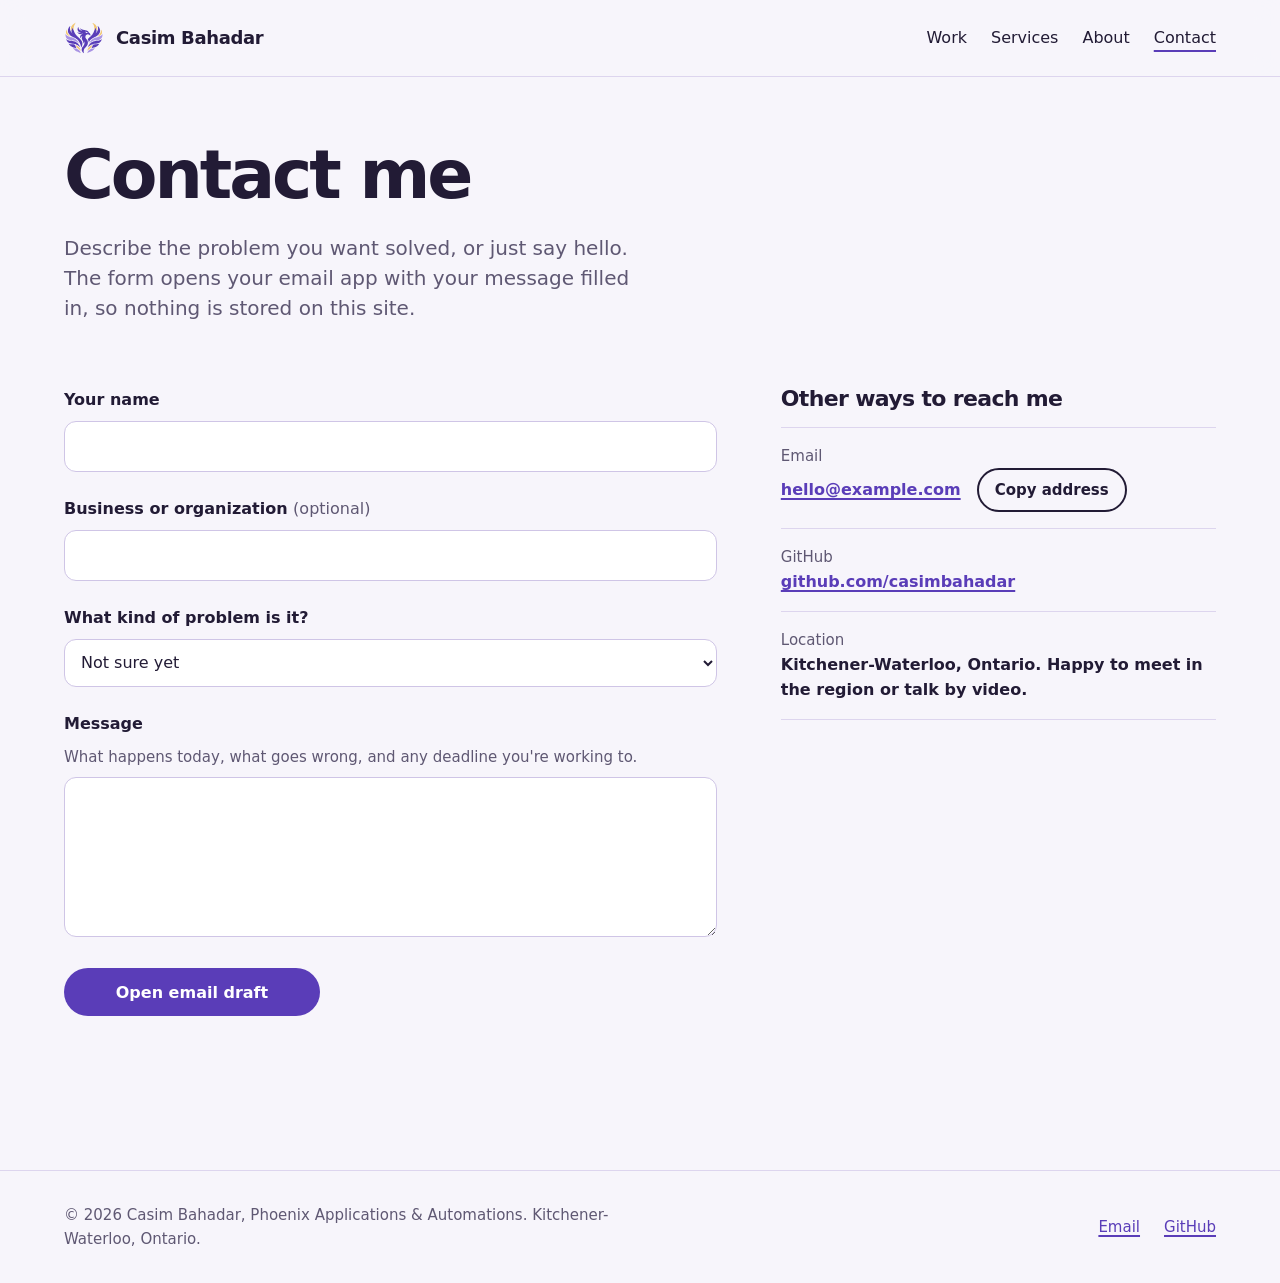
==== contact.html @ c1d0b2a7 "Add files via upload" ====
<!doctype html>
<html lang="en">
<head>
<meta charset="utf-8">
<meta http-equiv="Content-Security-Policy" content="default-src 'self'; script-src 'self'; style-src 'self' 'unsafe-inline' https://fonts.googleapis.com; font-src https://fonts.gstatic.com; img-src 'self' data:; connect-src 'none'; object-src 'none'; base-uri 'none'; form-action 'none'">
<meta name="viewport" content="width=device-width, initial-scale=1, viewport-fit=cover">
<title>Contact | Casim Bahadar</title>
<meta name="description" content="Get in touch with Casim Bahadar about a problem you want solved with software.">
<meta name="theme-color" content="#F7F5FB">
<meta property="og:type" content="website">
<meta property="og:title" content="Casim Bahadar | Solutions Developer">
<meta property="og:description" content="Solutions and application developer in Kitchener-Waterloo. Custom web apps, automations, integrations, data cleanup and websites.">
<meta property="og:image" content="https://casimbahadar.github.io/og-image.png">
<meta name="twitter:card" content="summary_large_image">
<link rel="icon" href="favicon.svg" type="image/svg+xml">
<link rel="icon" href="favicon-32.png" sizes="32x32" type="image/png">
<link rel="apple-touch-icon" href="apple-touch-icon.png">
<link rel="preconnect" href="https://fonts.googleapis.com">
<link rel="preconnect" href="https://fonts.gstatic.com" crossorigin>
<link rel="stylesheet" href="https://fonts.googleapis.com/css2?family=Schibsted+Grotesk:ital,wght@0,400..900;1,400..900&display=swap">
<link rel="stylesheet" href="styles.css">
<script src="script.js" defer></script>
</head>
<body>
<a class="skip" href="#main">Skip to content</a>

<header class="site-header">
  <div class="wrap header-inner">
    <a class="wordmark" href="index.html"><img class="mark" src="favicon.svg" alt="" width="40" height="40">Casim Bahadar</a>
    <nav class="site-nav" aria-label="Main">
      <ul>
        <li class="nav-home"><a href="index.html">Home</a></li>
        <li><a href="work.html">Work</a></li>
        <li><a href="services.html">Services</a></li>
        <li><a href="about.html">About</a></li>
        <li><a href="contact.html" aria-current="page">Contact</a></li>
      </ul>
    </nav>
  </div>
</header>

<main id="main">
  <section class="page-intro">
    <div class="wrap">
      <h1 class="title">Contact me</h1>
      <p class="lede">Describe the problem you want solved, or just say hello. The form opens your email app with your message filled in, so nothing is stored on this site.</p>
    </div>
  </section>

  <div class="wrap section pt-4">
    <div class="two-col">
      <form data-contact-form novalidate>
        <div class="field">
          <label for="name">Your name</label>
          <input id="name" name="name" type="text" autocomplete="name" required aria-describedby="name-error">
          <p class="error" id="name-error" hidden></p>
        </div>
        <div class="field">
          <label for="org">Business or organization <span class="optional">(optional)</span></label>
          <input id="org" name="org" type="text" autocomplete="organization">
        </div>
        <div class="field">
          <label for="topic">What kind of problem is it?</label>
          <select id="topic" name="topic">
            <option>Not sure yet</option>
            <option>Automating repetitive work</option>
            <option>A web app or internal tool</option>
            <option>Connecting tools I already use</option>
            <option>Cleaning up or reporting on data</option>
            <option>A website</option>
            <option>Training, a course or a game</option>
            <option>Something else</option>
          </select>
        </div>
        <div class="field">
          <label for="message">Message</label>
          <p class="hint" id="message-hint">What happens today, what goes wrong, and any deadline you're working to.</p>
          <textarea id="message" name="message" required aria-describedby="message-hint message-error"></textarea>
          <p class="error" id="message-error" hidden></p>
        </div>
        <button class="btn btn-primary" type="submit">Open email draft</button>
        <p class="form-status" role="status"></p>
      </form>

      <aside class="contact-aside" aria-labelledby="direct-heading">
        <h2 id="direct-heading">Other ways to reach me</h2>
        <ul class="contact-list">
          <li>
            <span class="label">Email</span>
            <div class="copy-row">
              <a class="value" data-email data-email-text href="#">hello@example.com</a>
              <button class="btn btn-quiet btn-small" type="button" data-copy-email>Copy address</button>
            </div>
          </li>
          <li data-linkedin hidden>
            <span class="label">LinkedIn</span>
            <a class="value" href="#">View my profile</a>
          </li>
          <li>
            <span class="label">GitHub</span>
            <a class="value" href="https://github.com/casimbahadar">github.com/casimbahadar</a>
          </li>
          <li>
            <span class="label">Location</span>
            <span class="value">Kitchener-Waterloo, Ontario. Happy to meet in the region or talk by video.</span>
          </li>
        </ul>
      </aside>
    </div>
  </div>
</main>

<footer class="site-footer">
  <div class="wrap footer-inner">
    <p>&copy; <span data-year>2026</span> Casim Bahadar, Phoenix Applications &amp; Automations. Kitchener-Waterloo, Ontario.</p>
    <ul class="footer-links">
      <li><a data-email href="contact.html">Email</a></li>
      <li><a href="https://github.com/casimbahadar">GitHub</a></li>
      <li data-linkedin hidden><a href="#">LinkedIn</a></li>
    </ul>
  </div>
</footer>
</body>
</html>
---- styles.css ----
/* Casim Bahadar, portfolio styles.
   Mobile-first: base rules target phones, min-width queries widen.
   Spacing sits on a 4px scale (tokens --s1 to --s9); radii use --r-* tokens. */

:root {
  --paper: #F7F5FB;
  --mist: #EDE8F7;
  --lav: #D8CCF3;
  --lav2: #A993E4;
  --violet: #5A3DB8;
  --violet-deep: #432C93;
  --ink: #221B35;
  --ink-2: #312848;
  --slate: #5F5873;
  --line: #DDD5EE;
  --field: #CFC5E6;
  --mint: #8ED4BF;
  --sun: #F2C774;
  --rose: #EDA2B7;
  --error: #A32A3C;

  --s1: 0.25rem; --s2: 0.5rem; --s3: 0.75rem; --s4: 1rem; --s5: 1.5rem;
  --s6: 2rem; --s7: 3rem; --s8: 4rem; --s9: 6rem;
  --r-xs: 4px; --r-md: 12px; --r-lg: 20px; --r-pill: 999px;
  --r-device: 40px; --r-screen: 32px;

  --font: "Schibsted Grotesk", ui-sans-serif, system-ui, -apple-system, "Segoe UI", Roboto, "Helvetica Neue", Arial, sans-serif;
  --wrap: 72rem;
  --gutter: 1.25rem;
  --tap: 2.75rem;
  color-scheme: light;
}
@media (min-width: 48rem) { :root { --gutter: 2rem; } }
@media (min-width: 64rem) { :root { --gutter: 3rem; } }
@media (min-width: 96rem) { :root { --wrap: 82rem; } }

@view-transition { navigation: auto; }
::view-transition-old(root),
::view-transition-new(root) { animation-duration: 0.2s; }

*, *::before, *::after { box-sizing: border-box; }

html {
  -webkit-text-size-adjust: 100%;
  scroll-padding-top: calc(env(safe-area-inset-top, 0px) + var(--s9));
}

body {
  margin: 0;
  background: var(--paper);
  color: var(--ink);
  font-family: var(--font);
  font-size: 1rem;
  line-height: 1.6;
  padding-left: env(safe-area-inset-left, 0px);
  padding-right: env(safe-area-inset-right, 0px);
  padding-bottom: calc(var(--s8) + var(--s3) + env(safe-area-inset-bottom, 0px));
  -webkit-font-smoothing: antialiased;
}
@media (min-width: 48rem) { body { padding-bottom: env(safe-area-inset-bottom, 0px); } }

img, svg { max-width: 100%; }

h1, h2, h3 {
  margin: 0 0 var(--s4);
  font-weight: 800;
  line-height: 1.1;
  letter-spacing: -0.02em;
  text-wrap: balance;
}
h2 { font-size: 1.75rem; letter-spacing: -0.03em; }
h3 { font-size: 1.25rem; font-weight: 700; letter-spacing: -0.01em; margin-bottom: var(--s2); }
@media (min-width: 48rem) { h2 { font-size: 2.25rem; } }
@media (min-width: 64rem) { h2 { font-size: 2.5rem; } }
p { margin: 0 0 var(--s4); max-width: 66ch; text-wrap: pretty; }

a {
  color: var(--violet);
  text-decoration-thickness: 1.5px;
  text-underline-offset: 0.2em;
}
@media (hover: hover) { a:hover { color: var(--violet-deep); } }

:focus-visible {
  outline: 3px solid var(--violet);
  outline-offset: 3px;
  border-radius: var(--r-xs);
}

.wrap {
  width: 100%;
  max-width: calc(var(--wrap) + var(--gutter) * 2);
  margin-inline: auto;
  padding-inline: var(--gutter);
}

.skip {
  position: absolute;
  left: var(--s4);
  top: -4rem;
  z-index: 100;
  padding: var(--s3) var(--s4);
  border-radius: var(--r-pill);
  background: var(--ink);
  color: var(--paper);
}
.skip:focus { top: calc(env(safe-area-inset-top, 0px) + var(--s3)); color: var(--paper); }

/* Header and navigation.
   Phones: the wordmark scrolls away and the menu is a bar pinned to the bottom.
   48rem and up: one sticky row at the top. */

.site-header {
  view-transition-name: site-header;
  position: relative;
  z-index: 30;
  padding-top: env(safe-area-inset-top, 0px);
  border-bottom: 1px solid var(--line);
  background: var(--paper);
}
.header-inner {
  display: flex;
  align-items: center;
  justify-content: space-between;
  gap: var(--s3) var(--s6);
  padding-block: var(--s4);
}
.wordmark {
  display: inline-flex;
  align-items: center;
  gap: var(--s3);
  min-height: var(--tap);
  color: var(--ink);
  font-weight: 800;
  font-size: 1.125rem;
  letter-spacing: -0.02em;
  text-decoration: none;
}
.wordmark:hover { color: var(--ink); }
.mark {
  display: block;
  width: 2.5rem;
  height: 2.5rem;
}

.site-nav {
  position: fixed;
  z-index: 30;
  left: 0;
  right: 0;
  bottom: 0;
  padding: var(--s2) max(var(--s2), env(safe-area-inset-right, 0px)) calc(var(--s2) + env(safe-area-inset-bottom, 0px)) max(var(--s2), env(safe-area-inset-left, 0px));
  border-top: 1px solid var(--line);
  background: color-mix(in srgb, var(--paper) 92%, transparent);
  -webkit-backdrop-filter: blur(12px);
  backdrop-filter: blur(12px);
}
.site-nav ul {
  display: grid;
  grid-template-columns: repeat(5, minmax(0, 1fr));
  gap: var(--s1);
  margin: 0;
  padding: 0;
  list-style: none;
}
.site-nav a {
  display: flex;
  align-items: center;
  justify-content: center;
  min-height: var(--tap);
  padding: 0 var(--s1);
  border-radius: var(--r-pill);
  color: var(--ink);
  font-size: 0.875rem;
  font-weight: 600;
  text-decoration: none;
}
.site-nav a[aria-current="page"] { background: var(--lav); color: var(--violet-deep); }

@media (min-width: 48rem) {
  .site-header {
    position: sticky;
    top: 0;
    background: color-mix(in srgb, var(--paper) 90%, transparent);
    -webkit-backdrop-filter: blur(12px);
    backdrop-filter: blur(12px);
  }
  .site-nav {
    position: static;
    padding: 0;
    border-top: 0;
    background: none;
    -webkit-backdrop-filter: none;
    backdrop-filter: none;
  }
  .site-nav ul { display: flex; gap: var(--s5); }
  .nav-home { display: none; }
  .site-nav a {
    padding: 0;
    border-radius: 0;
    font-size: 1rem;
    font-weight: 500;
  }
  .site-nav a[aria-current="page"] {
    background: none;
    color: var(--ink);
    text-decoration: underline;
    text-decoration-color: var(--violet);
    text-decoration-thickness: 2px;
    text-underline-offset: 0.45em;
  }
}
@media (min-width: 48rem) and (hover: hover) {
  .site-nav a:hover { text-decoration: underline; text-decoration-color: var(--lav2); }
}

/* Buttons: one system. Groups share equal widths. */

.btn {
  display: inline-flex;
  align-items: center;
  justify-content: center;
  min-height: 3rem;
  padding: var(--s3) var(--s5);
  border: 2px solid transparent;
  border-radius: var(--r-pill);
  font: inherit;
  font-weight: 650;
  line-height: 1.2;
  text-align: center;
  text-decoration: none;
  cursor: pointer;
  transition: background-color 0.15s, color 0.15s, border-color 0.15s;
}
.btn-primary { background: var(--violet); color: #fff; }
.btn-quiet { border-color: var(--ink); color: var(--ink); background: transparent; }
.btn-small { min-height: var(--tap); padding: var(--s2) var(--s4); font-size: 0.9375rem; }
@media (hover: hover) {
  .btn-primary:hover { background: var(--violet-deep); color: #fff; }
  .btn-quiet:hover { background: var(--ink); color: var(--paper); }
}

.actions {
  display: grid;
  grid-template-columns: repeat(2, minmax(0, 1fr));
  gap: var(--s3);
  max-width: 24rem;
  margin-top: var(--s6);
}

/* Hero */

.hero {
  position: relative;
  overflow: hidden;
  padding-block: var(--s7) var(--s8);
}
@media (min-width: 48rem) { .hero { padding-block: var(--s8) var(--s9); } }
.hero-grid { display: grid; gap: var(--s7); align-items: center; }
@media (min-width: 60rem) {
  .hero-grid { grid-template-columns: minmax(0, 1.4fr) minmax(0, 0.8fr); gap: var(--s6); }
}
.display {
  max-width: 15ch;
  margin-bottom: var(--s5);
  font-size: 2.625rem;
  font-weight: 850;
  line-height: 1;
  letter-spacing: -0.045em;
}
@media (min-width: 30rem) { .display { font-size: 3.25rem; } }
@media (min-width: 48rem) { .display { font-size: 4.25rem; } }
@media (min-width: 80rem) { .display { font-size: 5.25rem; } }
.lede {
  max-width: 46ch;
  color: var(--slate);
  font-size: 1.125rem;
  line-height: 1.5;
}
@media (min-width: 48rem) { .lede { font-size: 1.25rem; } }

.hero-visual {
  position: relative;
  display: flex;
  flex-direction: column;
  align-items: center;
  padding-block: var(--s4);
}
.hero-visual::before {
  content: "";
  position: absolute;
  z-index: 0;
  top: 46%;
  left: 50%;
  width: min(36rem, 125%);
  aspect-ratio: 1;
  border-radius: 50%;
  background: var(--lav);
  transform: translate(-50%, -50%);
}
@media (min-width: 60rem) { .hero-visual::before { transform: translate(-44%, -50%); } }

.phone {
  position: relative;
  z-index: 1;
  width: min(18.5rem, 80vw);
  aspect-ratio: 9 / 17;
  padding: var(--s3);
  border-radius: var(--r-device);
  background: var(--ink);
  box-shadow: 0 2rem 3.5rem -1.75rem rgba(34, 27, 53, 0.55);
}
.phone-screen {
  position: relative;
  display: flex;
  flex-direction: column;
  height: 100%;
  padding: var(--s7) var(--s4) var(--s4);
  border-radius: var(--r-screen);
  background: var(--paper);
  overflow: hidden;
}
.phone-screen::before {
  content: "";
  position: absolute;
  top: var(--s3);
  left: 50%;
  width: 5.25rem;
  height: 1.25rem;
  border-radius: var(--r-pill);
  background: var(--ink);
  transform: translateX(-50%);
}
.ps-body { transition: opacity 0.2s ease, transform 0.2s ease; }
.phone-screen.is-swapping .ps-body { opacity: 0; transform: translateY(8px); }
.ps-meta { margin: 0 0 var(--s2); font-size: 0.875rem; font-weight: 600; color: var(--slate); }
.ps-title { margin: var(--s4) 0 var(--s1); font-size: 1.25rem; font-weight: 800; letter-spacing: -0.02em; line-height: 1.2; }
.ps-text { margin: 0; font-size: 0.875rem; line-height: 1.5; color: var(--slate); }
.ps-link { margin-top: auto; width: 100%; }
.ps-progress {
  height: 4px;
  margin-top: var(--s3);
  border-radius: var(--r-pill);
  background: var(--line);
  overflow: hidden;
}
.ps-progress span {
  display: block;
  height: 100%;
  background: var(--violet);
  transform: scaleX(0);
  transform-origin: left center;
}
.ps-progress.is-running span { animation: progress var(--dur, 6s) linear forwards; }
@keyframes progress { to { transform: scaleX(1); } }

.phone-dots {
  position: relative;
  z-index: 1;
  display: flex;
  justify-content: center;
  margin-top: var(--s4);
}
.phone-dots button {
  display: grid;
  place-items: center;
  width: var(--tap);
  height: var(--tap);
  padding: 0;
  border: 0;
  background: none;
  cursor: pointer;
}
.phone-dots button::before {
  content: "";
  width: 10px;
  height: 10px;
  border-radius: var(--r-pill);
  background: var(--ink);
  opacity: 0.3;
  transition: width 0.2s, opacity 0.2s;
}
.phone-dots button[aria-pressed="true"]::before { width: 24px; opacity: 1; background: var(--violet); }

/* One orchestrated entrance, home hero only. Content stays visible if it never runs. */
.reveal { animation: rise 0.7s cubic-bezier(0.2, 0.7, 0.2, 1) both; animation-delay: calc(var(--i, 0) * 100ms); }
@keyframes rise { from { opacity: 0; transform: translateY(16px); } }

/* Sections */

.section { padding-block: var(--s8); }
@media (min-width: 48rem) { .section { padding-block: var(--s9); } }
.section-head {
  display: flex;
  flex-wrap: wrap;
  align-items: baseline;
  justify-content: space-between;
  gap: var(--s2) var(--s5);
  margin-bottom: var(--s6);
}
.section-head h2 { margin: 0; }
.more-link { display: inline-flex; align-items: center; min-height: var(--tap); font-weight: 650; }
.more-note { margin: var(--s6) 0 0; color: var(--slate); }

.page-intro { padding-block: var(--s7) var(--s5); }
@media (min-width: 48rem) { .page-intro { padding-block: var(--s8) var(--s6); } }
.title {
  margin-bottom: var(--s5);
  font-size: 2.5rem;
  font-weight: 850;
  line-height: 1;
  letter-spacing: -0.045em;
}
@media (min-width: 48rem) { .title { font-size: 3.5rem; } }
@media (min-width: 64rem) { .title { font-size: 4.25rem; } }

/* "On this page" links */
.jump { margin-top: var(--s6); }
.jump ul {
  display: flex;
  gap: var(--s2);
  margin: 0;
  flex-wrap: wrap;
  padding: 0;
  list-style: none;
}
.jump a {
  display: inline-flex;
  align-items: center;
  min-height: var(--tap);
  padding: 0 var(--s4);
  border: 1.5px solid var(--lav2);
  border-radius: var(--r-pill);
  color: var(--ink);
  font-size: 0.9375rem;
  font-weight: 600;
  text-decoration: none;
}
@media (hover: hover) { .jump a:hover { background: var(--lav); color: var(--ink); } }

/* Problems I solve */

.offer-list {
  display: grid;
  gap: var(--s6) var(--s7);
  margin: 0;
  padding: 0;
  list-style: none;
}
@media (min-width: 44rem) { .offer-list { grid-template-columns: repeat(2, minmax(0, 1fr)); } }
.offer { padding-top: var(--s4); border-top: 3px solid var(--lav2); }
.offer h3 a { color: inherit; text-decoration: none; }
@media (hover: hover) { .offer h3 a:hover { text-decoration: underline; text-decoration-color: var(--violet); } }
.offer p { margin: 0; color: var(--slate); }

/* Projects */

.projects { display: grid; gap: var(--s7) var(--s6); }
@media (min-width: 44rem) { .projects { grid-template-columns: repeat(2, minmax(0, 1fr)); } }
@media (min-width: 64rem) { .projects.projects--three { grid-template-columns: repeat(3, minmax(0, 1fr)); } }
@media (min-width: 80rem) { .projects.projects--games { grid-template-columns: repeat(3, minmax(0, 1fr)); } }

.project { display: flex; flex-direction: column; }
.project h3 { margin: var(--s4) 0 var(--s2); }
.project p { margin: 0 0 var(--s3); color: var(--slate); }
.project-links { display: flex; flex-wrap: wrap; gap: 0 var(--s5); margin-top: auto; font-weight: 650; }
.project-links a { display: inline-flex; align-items: center; min-height: var(--tap); }

@media (min-width: 64rem) {
  .project--wide {
    grid-column: 1 / -1;
    display: grid;
    grid-template-columns: minmax(0, 1.15fr) minmax(0, 1fr);
    gap: var(--s7);
    align-items: center;
  }
  .project--wide h3 { margin-top: 0; font-size: 1.75rem; letter-spacing: -0.025em; }
}

.facts { margin: 0 0 var(--s4); padding: 0; list-style: none; font-size: 0.9375rem; }
.facts li { position: relative; padding-left: var(--s4); }
.facts li + li { margin-top: var(--s1); }
.facts li::before {
  content: "";
  position: absolute;
  left: 0;
  top: 0.6em;
  width: 7px;
  height: 7px;
  border-radius: 2px;
  background: var(--lav2);
}

.group + .group { margin-top: var(--s8); }
@media (min-width: 48rem) { .group + .group { margin-top: var(--s9); } }
.group-head { margin-bottom: var(--s6); }
.group-head h2 { margin-bottom: var(--s2); }
.group-head p { color: var(--slate); margin: 0; }

/* Scenes: small code-drawn illustrations of each project */

.scene-wrap {
  aspect-ratio: 4 / 3;
  border-radius: var(--r-lg);
  overflow: hidden;
  background: var(--mist);
  box-shadow: inset 0 0 0 1px var(--line);
}
.scene-wrap svg { display: block; width: 100%; height: 100%; }

.f-paper { fill: var(--paper); }
.f-mist { fill: var(--mist); }
.f-lav { fill: var(--lav); }
.f-lav2 { fill: var(--lav2); }
.f-violet { fill: var(--violet); }
.f-ink { fill: var(--ink); }
.f-ink2 { fill: var(--ink-2); }
.f-mint { fill: var(--mint); }
.f-sun { fill: var(--sun); }
.f-rose { fill: var(--rose); }
.f-line { fill: var(--line); }
.f-soft { fill: var(--violet); opacity: 0.55; }
.f-mint-soft { fill: var(--mint); opacity: 0.55; }
.f-rose-soft { fill: var(--rose); opacity: 0.45; }
.s-line { stroke: var(--line); stroke-width: 1; }
.s-ink { stroke: var(--ink); stroke-width: 1.5; }
.s-lav2 { stroke: var(--lav2); stroke-width: 2; }
.s-violet { fill: none; stroke: var(--violet); stroke-width: 2; }
.s-route { fill: none; stroke: var(--violet); stroke-width: 3; stroke-linecap: round; stroke-linejoin: round; }
.s-road { fill: none; stroke: var(--lav); stroke-width: 8; stroke-linecap: round; }
.s-grid { stroke: var(--line); stroke-width: 1.5; }
.node { fill: var(--paper); stroke: var(--violet); stroke-width: 2; }
.chip { fill: var(--paper); stroke: var(--line); stroke-width: 1.5; }
.chip-q { fill: none; stroke: var(--violet); stroke-width: 1.5; stroke-dasharray: 4 3; }
.cell-hi { fill: var(--lav); fill-opacity: 0.7; stroke: var(--violet); stroke-width: 2; stroke-dasharray: 5 4; }
.svg-text { font-family: var(--font); font-size: 14px; font-weight: 650; fill: var(--ink); }
.svg-muted { font-family: var(--font); font-size: 14px; font-weight: 600; fill: var(--slate); }
.svg-violet { font-family: var(--font); font-size: 16px; font-weight: 800; fill: var(--violet); }

/* Poster frame is the element's base style. Motion starts only while .is-playing. */
.a-fall { transform: translateY(var(--y)); }
.a-step { transform: translateY(40px); }
.a-sweep { transform: translateX(90px); }
.a-bar, .a-pop, .a-pulse { transform-box: fill-box; transform-origin: center; }
.a-grow { transform-box: fill-box; transform-origin: left center; }
.a-draw { stroke-dasharray: 1; stroke-dashoffset: 0; }
.a-pulse { transform: scale(1.7); opacity: 0.35; }
.a-spin { transform-box: view-box; transform-origin: 120px 90px; transform: rotate(135deg); }

.is-playing .a-fall { animation: fall 2.4s linear var(--d) infinite; }
.is-playing .a-step { animation: step 4.8s steps(6) infinite; }
.is-playing .a-sweep { animation: sweep 3.2s linear infinite; }
.is-playing .a-bar { animation: bar 0.9s ease-in-out var(--d) infinite alternate; }
.is-playing .a-pop { animation: pop 5s ease var(--d, 0s) infinite both; }
.is-playing .a-grow { animation: grow 5s ease var(--d, 0s) infinite both; }
.is-playing .a-draw { animation: draw 5s ease-in-out infinite; }
.is-playing .a-pulse { animation: pulse 2s ease-out infinite; }
.is-playing .a-hop { animation: hop 3s ease-in-out infinite; }
.is-playing .a-march { animation: march 4s ease-in-out infinite; }
.is-playing .a-spin { animation: spin 4s steps(8) infinite; }
.is-playing .a-seat { animation: seat 4s linear var(--d) infinite; }

@keyframes fall { from { transform: translateY(-12px); } to { transform: translateY(196px); } }
@keyframes step { from { transform: translateY(0); } to { transform: translateY(120px); } }
@keyframes sweep { from { transform: translateX(0); } to { transform: translateX(180px); } }
@keyframes bar { from { transform: scaleY(0.25); } to { transform: scaleY(1); } }
@keyframes pop {
  0% { opacity: 0; transform: scale(0.6); }
  10%, 85% { opacity: 1; transform: scale(1); }
  100% { opacity: 0; transform: scale(1); }
}
@keyframes grow {
  0%, 20% { transform: scaleX(0); }
  45%, 85% { transform: scaleX(1); }
  100% { transform: scaleX(0); }
}
@keyframes draw { 0% { stroke-dashoffset: 1; } 55%, 100% { stroke-dashoffset: 0; } }
@keyframes pulse { from { transform: scale(0.5); opacity: 0.9; } to { transform: scale(2.6); opacity: 0; } }
@keyframes hop {
  0%, 10% { transform: translate(0, 0); }
  17% { transform: translate(5px, -6px); }
  24%, 34% { transform: translate(10px, 0); }
  41% { transform: translate(15px, -6px); }
  48%, 58% { transform: translate(20px, 0); }
  65% { transform: translate(25px, -6px); }
  72%, 90% { transform: translate(30px, 0); }
  100% { transform: translate(0, 0); }
}
@keyframes march {
  0%, 15% { transform: translateX(0); }
  30% { transform: translateX(24px); }
  45% { transform: translateX(48px); }
  60%, 85% { transform: translateX(72px); }
  100% { transform: translateX(0); }
}
@keyframes spin { from { transform: rotate(0deg); } to { transform: rotate(360deg); } }
@keyframes seat { 0% { fill: var(--sun); } 12%, 100% { fill: var(--lav2); } }


/* Background band */

.band { background: var(--ink); color: var(--paper); }
.band a { color: var(--lav); }
@media (hover: hover) { .band a:hover { color: #fff; } }
.statement {
  max-width: 34ch;
  margin-bottom: var(--s5);
  font-size: 1.375rem;
  font-weight: 500;
  line-height: 1.35;
  letter-spacing: -0.015em;
}
@media (min-width: 48rem) { .statement { font-size: 2rem; line-height: 1.3; } }

/* Contact band */

.cta-band { background: var(--lav); }
.cta-band .wrap {
  display: flex;
  flex-wrap: wrap;
  align-items: center;
  justify-content: space-between;
  gap: var(--s5) var(--s7);
}
.cta-band h2 { max-width: 20ch; margin: 0; }
.cta-band .actions { margin-top: 0; flex: 1 1 18rem; }
@media (min-width: 48rem) { .cta-band .actions { flex: 0 1 24rem; } }
@media (hover: hover) { .cta-band .btn-quiet:hover { color: var(--lav); } }

/* Services page */

.service {
  display: grid;
  gap: var(--s5) var(--s7);
  padding-block: var(--s7);
  border-top: 1px solid var(--line);
}
.service:last-child { border-bottom: 1px solid var(--line); }
@media (min-width: 52rem) { .service { grid-template-columns: minmax(0, 1fr) minmax(0, 1fr); } }
.service h2 { margin-bottom: var(--s3); font-size: 1.5rem; }
@media (min-width: 48rem) { .service h2 { font-size: 2rem; } }
.service > div > p { color: var(--slate); }
.service dl { margin: 0; }
.service dt { font-weight: 700; }
.service dd { margin: 0 0 var(--s4); max-width: 52ch; color: var(--slate); }
.service dd:last-child { margin-bottom: 0; }

.steps {
  display: grid;
  gap: var(--s6) var(--s7);
  margin: 0;
  padding: 0;
  list-style: none;
  counter-reset: step;
}
@media (min-width: 52rem) { .steps { grid-template-columns: repeat(2, minmax(0, 1fr)); } }
.steps li {
  display: grid;
  grid-template-columns: 2.5rem 1fr;
  gap: var(--s1) var(--s4);
  counter-increment: step;
}
.steps li::before {
  content: counter(step);
  grid-row: span 2;
  display: grid;
  place-items: center;
  width: 2.5rem;
  height: 2.5rem;
  border-radius: 50%;
  background: var(--lav);
  color: var(--violet-deep);
  font-weight: 800;
}
.steps h3 { margin: var(--s2) 0 var(--s1); }
.steps p { margin: 0; color: var(--slate); }

.note {
  max-width: 44rem;
  padding: var(--s5);
  border-radius: var(--r-lg);
  background: var(--mist);
}
@media (min-width: 48rem) { .note { padding: var(--s6); } }
.note + .note { margin-top: var(--s5); }
.note h2 { margin-bottom: var(--s2); font-size: 1.375rem; }
.note p { margin: 0; color: var(--ink); }
.note p + p { margin-top: var(--s3); }

/* About page */

.two-col { display: grid; gap: var(--s7) var(--s8); }
@media (min-width: 56rem) { .two-col { grid-template-columns: minmax(0, 1.5fr) minmax(0, 1fr); } }
.prose p { font-size: 1.125rem; }
.prose h2 { margin-top: var(--s7); font-size: 1.5rem; }
.facts-card {
  align-self: start;
  padding: var(--s5);
  border-radius: var(--r-lg);
  background: var(--mist);
}
@media (min-width: 48rem) { .facts-card { padding: var(--s6); } }
.facts-card h2 { margin-bottom: var(--s4); font-size: 1.25rem; }
.facts-card dl { margin: 0; }
.facts-card dt { font-size: 0.9375rem; color: var(--slate); }
.facts-card dd { margin: 0 0 var(--s4); font-weight: 600; }
.facts-card dd:last-child { margin-bottom: 0; }

/* Contact page */

.field { margin-bottom: var(--s5); }
.field label { display: block; margin-bottom: var(--s2); font-weight: 650; }
.field .optional { font-weight: 400; color: var(--slate); }
.field .hint { margin: 0 0 var(--s2); font-size: 0.9375rem; color: var(--slate); }
input, select, textarea {
  width: 100%;
  min-height: 3rem;
  padding: var(--s3);
  border: 1.5px solid var(--field);
  border-radius: var(--r-md);
  background: #fff;
  color: var(--ink);
  font: inherit;
  font-size: 1rem;
}
textarea { min-height: 10rem; resize: vertical; }
input:focus, select:focus, textarea:focus { border-color: var(--violet); }
[aria-invalid="true"] { border-color: var(--error); }
.error { margin: var(--s2) 0 0; font-size: 0.9375rem; font-weight: 600; color: var(--error); }
.form-status { min-height: 1.6em; margin-top: var(--s4); font-weight: 600; }
form .btn { width: 100%; }
@media (min-width: 30rem) { form .btn { width: auto; min-width: 16rem; } }

.contact-aside { align-self: start; }
.contact-aside h2 { margin-bottom: var(--s4); font-size: 1.375rem; }
.contact-list { margin: 0; padding: 0; list-style: none; }
.contact-list li { padding-block: var(--s4); border-top: 1px solid var(--line); }
.contact-list li:last-child { border-bottom: 1px solid var(--line); }
.contact-list .label { display: block; font-size: 0.9375rem; color: var(--slate); }
.contact-list .value { font-weight: 650; overflow-wrap: anywhere; }
.copy-row { display: flex; flex-wrap: wrap; align-items: center; gap: var(--s2) var(--s4); }

/* Footer */

.site-footer { border-top: 1px solid var(--line); }
.footer-inner {
  display: flex;
  flex-wrap: wrap;
  align-items: center;
  justify-content: space-between;
  gap: var(--s2) var(--s6);
  padding-block: var(--s6);
  font-size: 0.9375rem;
  color: var(--slate);
}
.footer-inner p { margin: 0; }
.footer-links { display: flex; flex-wrap: wrap; gap: 0 var(--s5); margin: 0; padding: 0; list-style: none; }
.footer-links a { display: inline-flex; align-items: center; min-height: var(--tap); }

.visually-hidden {
  position: absolute !important;
  width: 1px; height: 1px;
  margin: -1px; padding: 0;
  overflow: hidden;
  clip: rect(0 0 0 0);
  white-space: nowrap;
  border: 0;
}

@media (prefers-reduced-motion: reduce) {
  @view-transition { navigation: none; }
  *, *::before, *::after {
    animation: none !important;
    transition: none !important;
    scroll-behavior: auto !important;
  }
}

/* Small spacing utilities, all on the scale */
.pt-0 { padding-top: 0; }
.pb-0 { padding-bottom: 0; }
.pt-4 { padding-top: var(--s4); }
.mb-6 { margin-bottom: var(--s6); }
.mt-8 { margin-top: var(--s8); }
.portrait { border-radius: var(--r-lg); margin-bottom: var(--s6); }
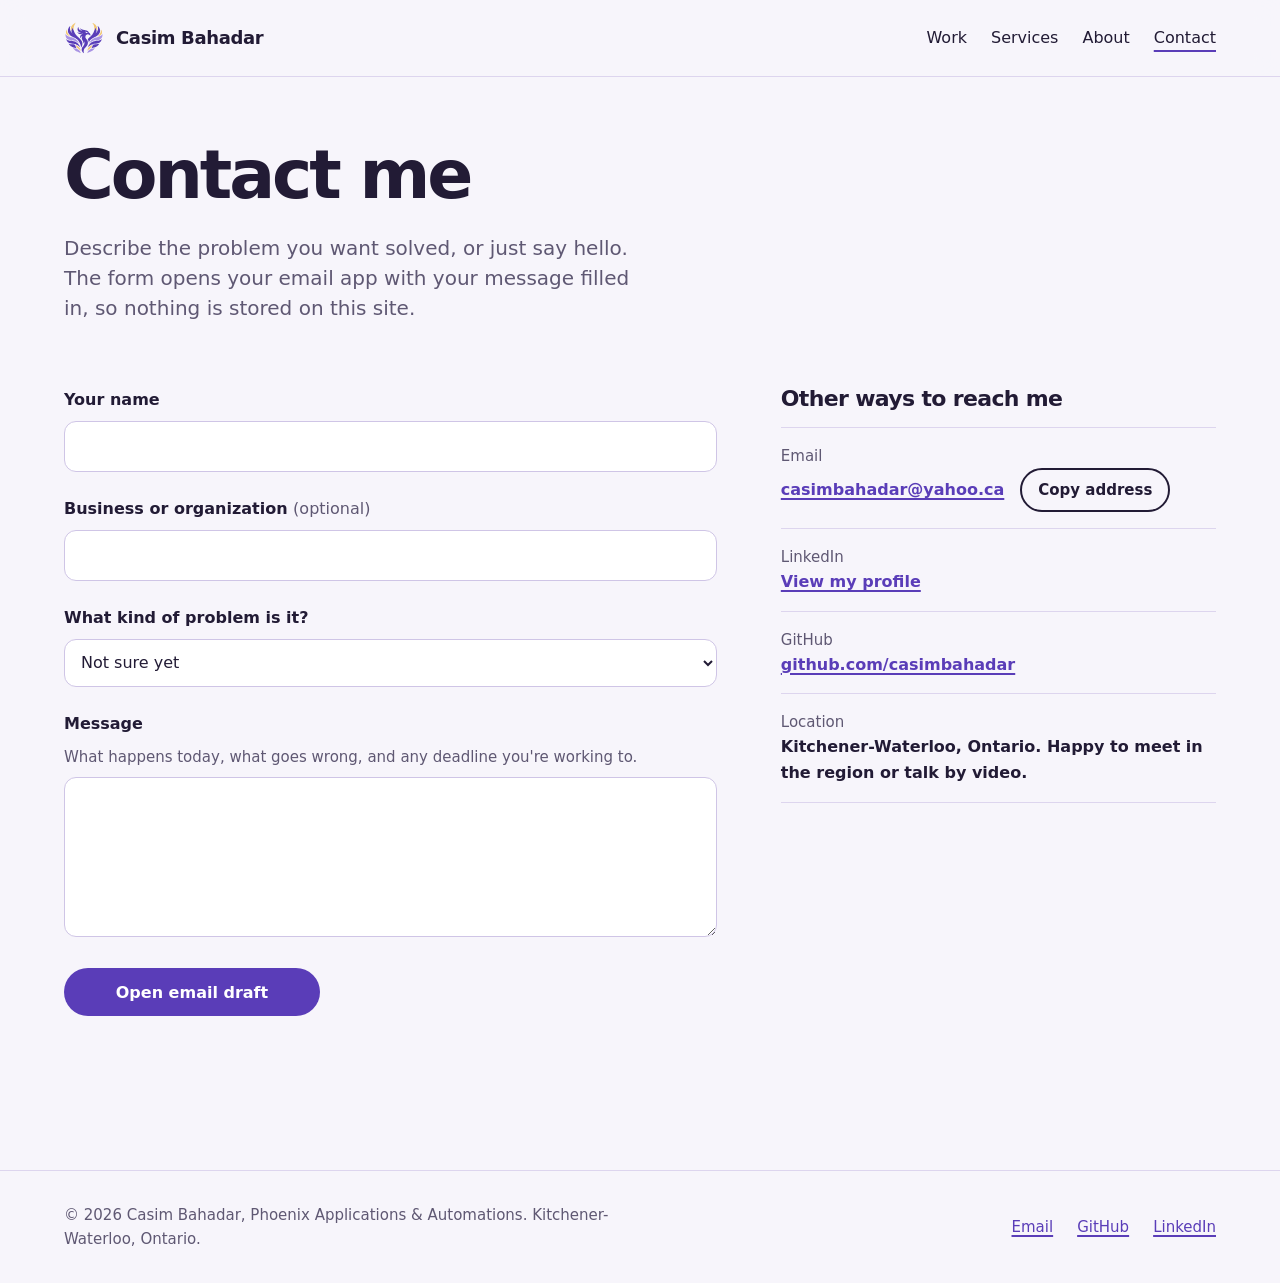
==== commit c112257f: "Update contact.html" ====
--- a/contact.html
+++ b/contact.html
@@ -88,7 +88,7 @@
           <li>
             <span class="label">Email</span>
             <div class="copy-row">
-              <a class="value" data-email data-email-text href="#">hello@example.com</a>
+              <a class="value" data-email data-email-text href="#">casimbahadar@yahoo.ca</a>
               <button class="btn btn-quiet btn-small" type="button" data-copy-email>Copy address</button>
             </div>
           </li>
